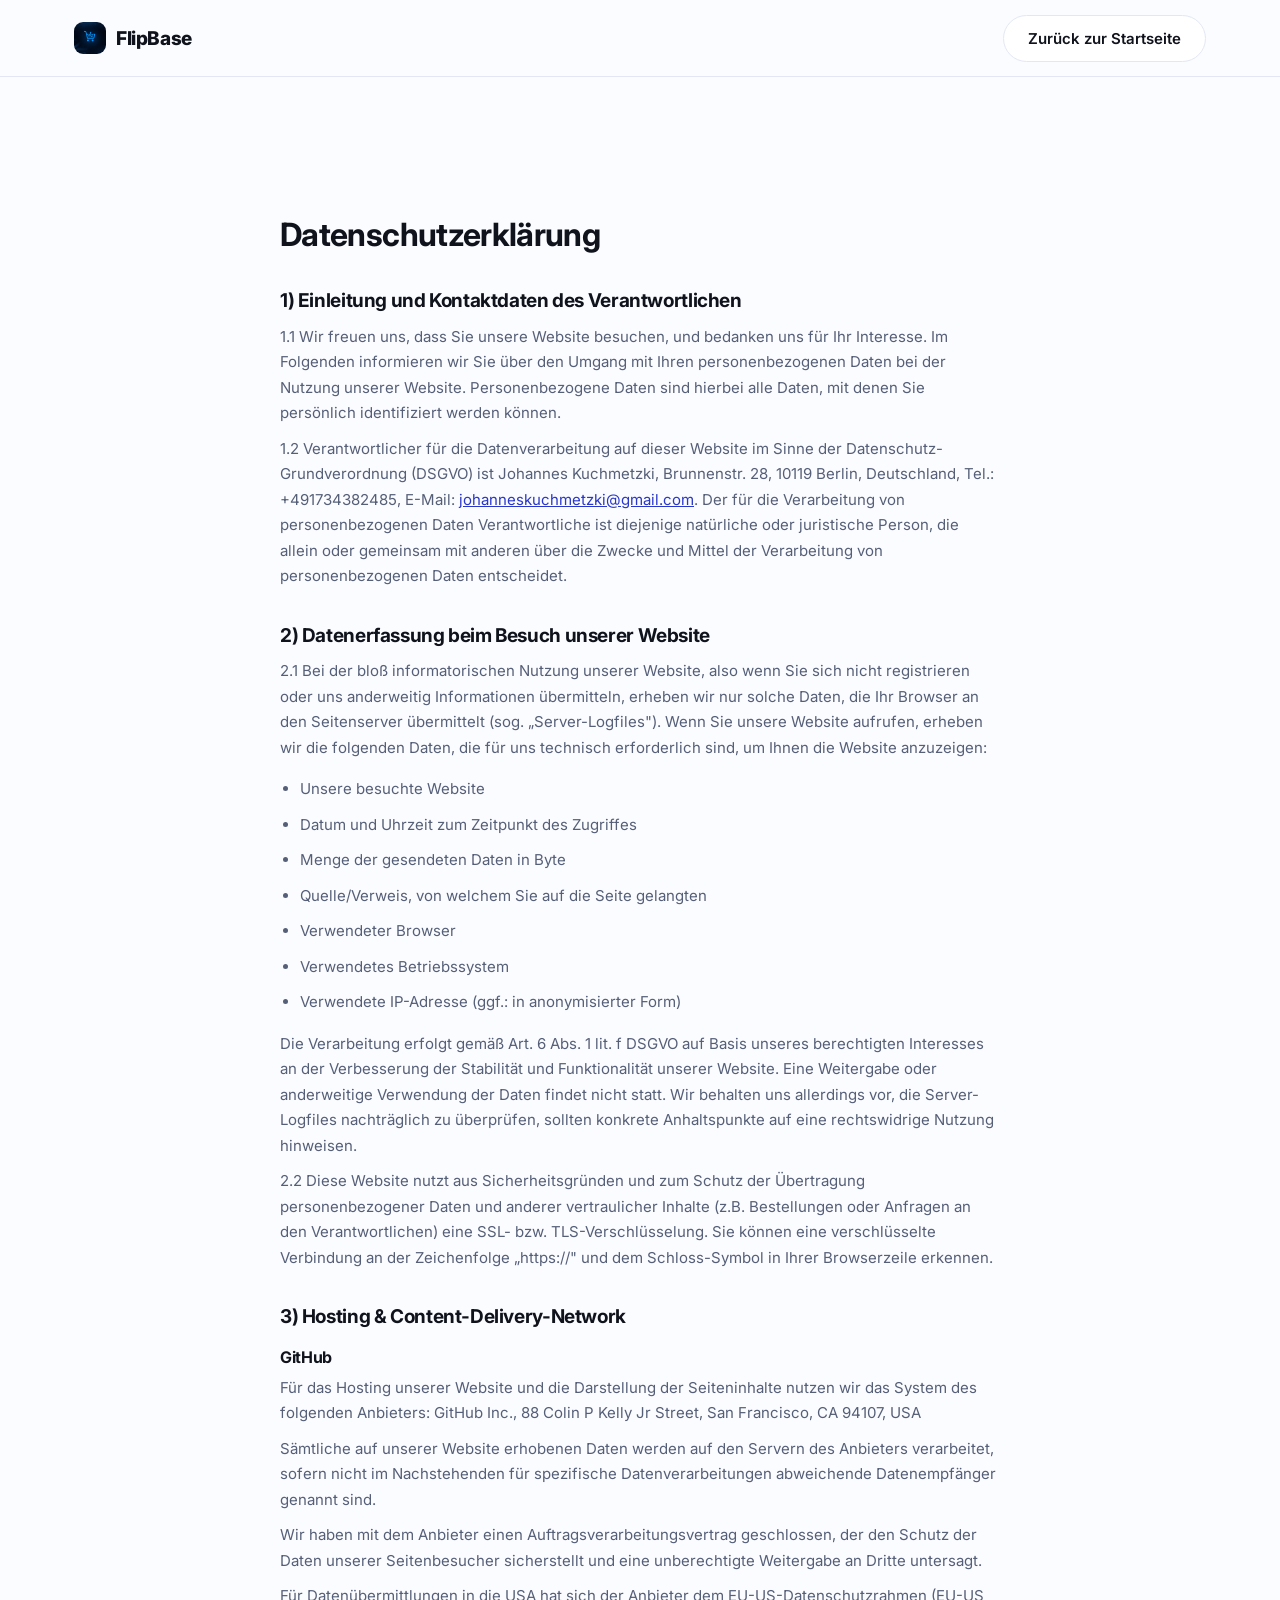
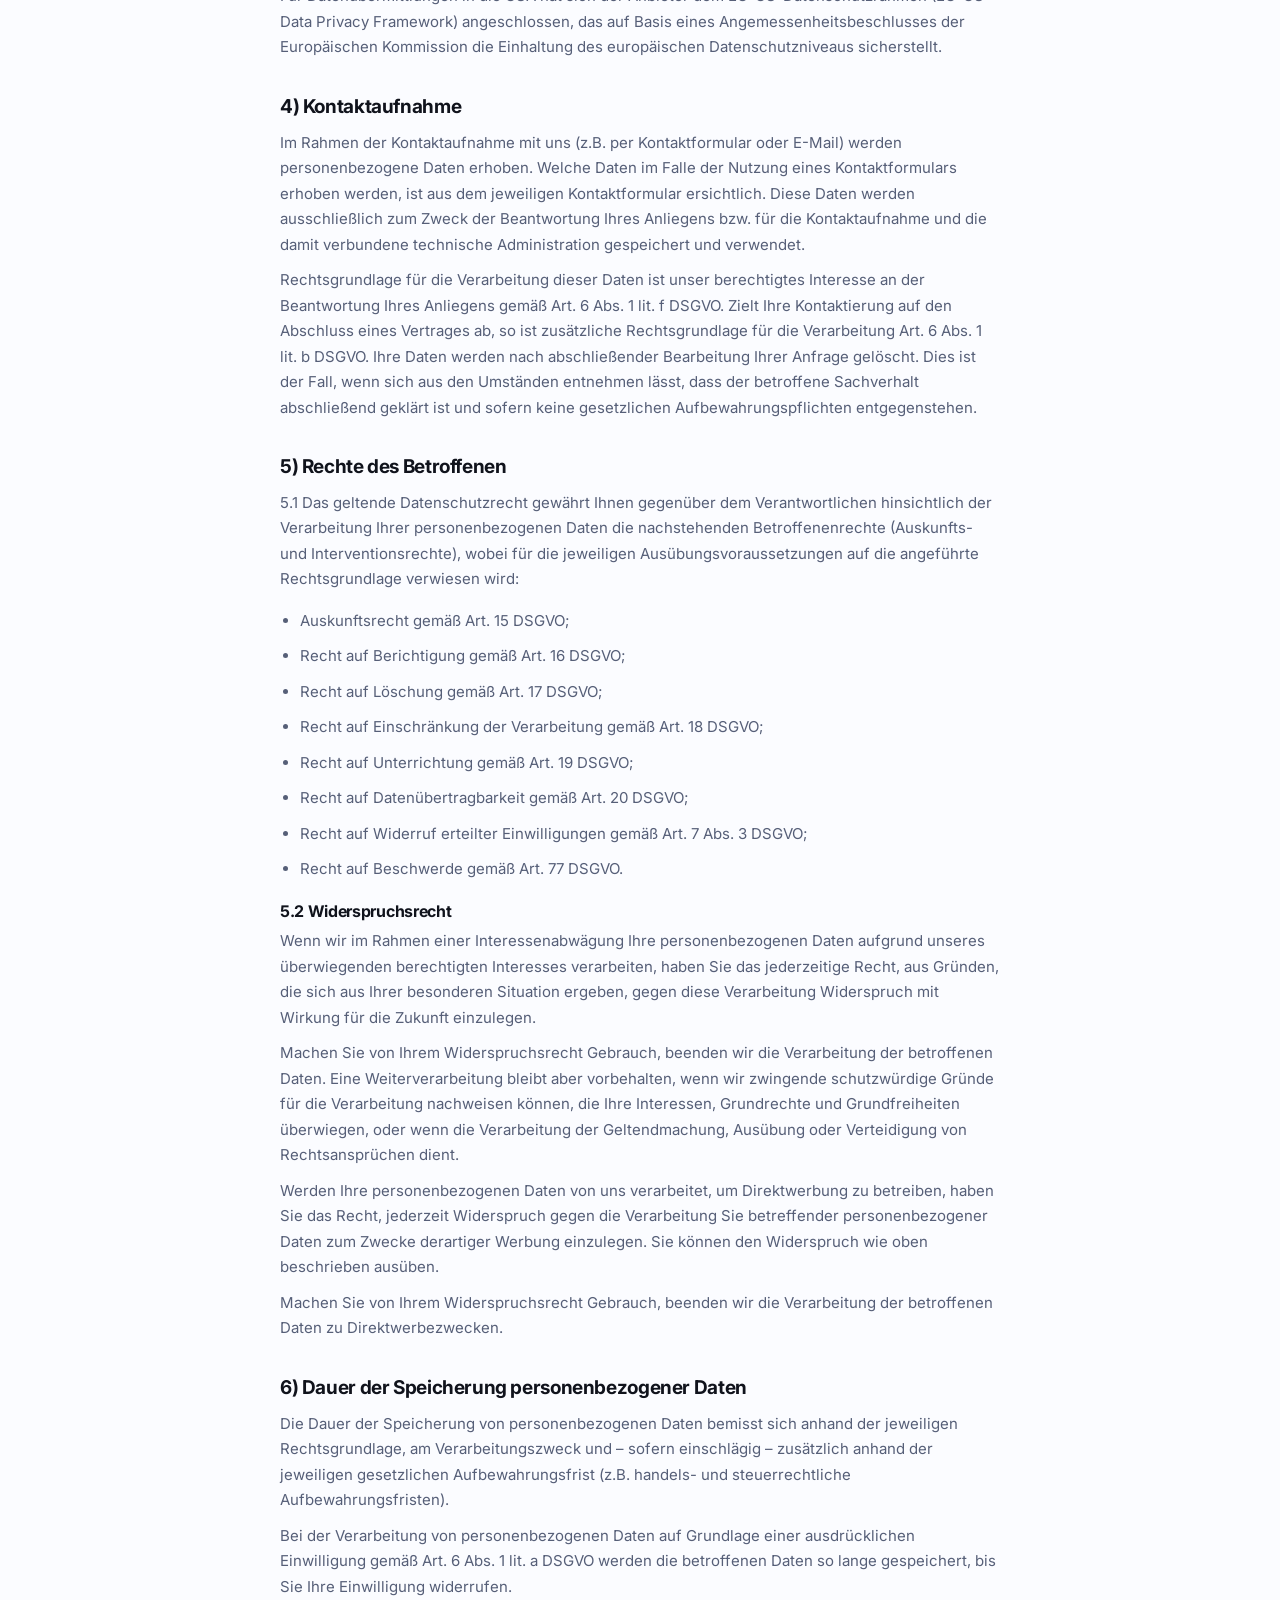
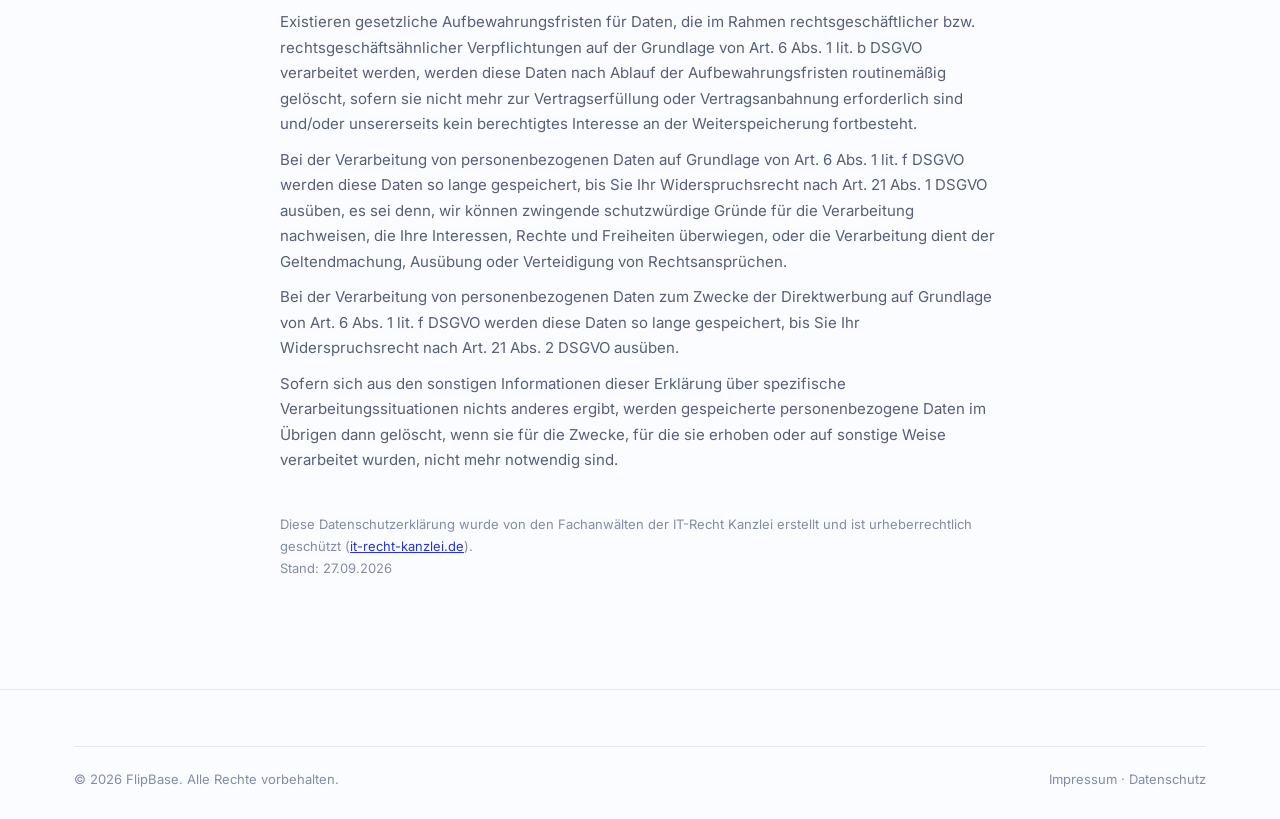
==== datenschutz.html @ d828e5b0 "Add branding, real screenshots, legal pages and contact form - Real FlipBase logo (favicon set, head" ====
<!DOCTYPE html>
<html lang="de">
<head>
<meta charset="UTF-8">
<meta name="viewport" content="width=device-width, initial-scale=1.0">
<title>Datenschutzerklärung – FlipBase</title>
<meta name="robots" content="noindex">
<link rel="icon" href="assets/favicon-32.png" sizes="32x32">
<link rel="icon" href="assets/favicon-192.png" sizes="192x192">
<link rel="apple-touch-icon" href="assets/apple-touch-icon.png">
<link rel="preconnect" href="https://fonts.googleapis.com">
<link rel="preconnect" href="https://fonts.gstatic.com" crossorigin>
<link href="https://fonts.googleapis.com/css2?family=Inter:wght@400;500;600;700;800&display=swap" rel="stylesheet">
<link rel="stylesheet" href="styles.css">
<style>
  .legal-content { padding: 140px 0 100px; max-width: 720px; margin: 0 auto; }
  .legal-content h1 { font-size: 32px; margin-bottom: 32px; }
  .legal-content h2 { font-size: 19px; margin: 36px 0 12px; }
  .legal-content h3 { font-size: 16px; margin: 20px 0 8px; }
  .legal-content p, .legal-content li { color: var(--color-text-muted); font-size: 15px; line-height: 1.7; margin-bottom: 10px; }
  .legal-content ul { padding-left: 20px; }
  .legal-content a { color: var(--color-accent-dark); text-decoration: underline; }
</style>
</head>
<body>
<header class="site-header">
  <div class="container">
    <a href="index.html" class="logo">
      <img src="assets/logo.png" alt="FlipBase Logo" class="logo-mark" style="border-radius:9px; box-shadow:none;">
      FlipBase
    </a>
    <div class="header-actions">
      <a href="index.html" class="btn btn-secondary">Zurück zur Startseite</a>
    </div>
  </div>
</header>

<main class="container legal-content">
  <h1>Datenschutzerklärung</h1>

  <h2>1) Einleitung und Kontaktdaten des Verantwortlichen</h2>
  <p>1.1 Wir freuen uns, dass Sie unsere Website besuchen, und bedanken uns für Ihr Interesse. Im Folgenden informieren wir Sie über den Umgang mit Ihren personenbezogenen Daten bei der Nutzung unserer Website. Personenbezogene Daten sind hierbei alle Daten, mit denen Sie persönlich identifiziert werden können.</p>
  <p>1.2 Verantwortlicher für die Datenverarbeitung auf dieser Website im Sinne der Datenschutz-Grundverordnung (DSGVO) ist Johannes Kuchmetzki, Brunnenstr. 28, 10119 Berlin, Deutschland, Tel.: +491734382485, E-Mail: <a href="mailto:johanneskuchmetzki@gmail.com">johanneskuchmetzki@gmail.com</a>. Der für die Verarbeitung von personenbezogenen Daten Verantwortliche ist diejenige natürliche oder juristische Person, die allein oder gemeinsam mit anderen über die Zwecke und Mittel der Verarbeitung von personenbezogenen Daten entscheidet.</p>

  <h2>2) Datenerfassung beim Besuch unserer Website</h2>
  <p>2.1 Bei der bloß informatorischen Nutzung unserer Website, also wenn Sie sich nicht registrieren oder uns anderweitig Informationen übermitteln, erheben wir nur solche Daten, die Ihr Browser an den Seitenserver übermittelt (sog. „Server-Logfiles"). Wenn Sie unsere Website aufrufen, erheben wir die folgenden Daten, die für uns technisch erforderlich sind, um Ihnen die Website anzuzeigen:</p>
  <ul>
    <li>Unsere besuchte Website</li>
    <li>Datum und Uhrzeit zum Zeitpunkt des Zugriffes</li>
    <li>Menge der gesendeten Daten in Byte</li>
    <li>Quelle/Verweis, von welchem Sie auf die Seite gelangten</li>
    <li>Verwendeter Browser</li>
    <li>Verwendetes Betriebssystem</li>
    <li>Verwendete IP-Adresse (ggf.: in anonymisierter Form)</li>
  </ul>
  <p>Die Verarbeitung erfolgt gemäß Art. 6 Abs. 1 lit. f DSGVO auf Basis unseres berechtigten Interesses an der Verbesserung der Stabilität und Funktionalität unserer Website. Eine Weitergabe oder anderweitige Verwendung der Daten findet nicht statt. Wir behalten uns allerdings vor, die Server-Logfiles nachträglich zu überprüfen, sollten konkrete Anhaltspunkte auf eine rechtswidrige Nutzung hinweisen.</p>
  <p>2.2 Diese Website nutzt aus Sicherheitsgründen und zum Schutz der Übertragung personenbezogener Daten und anderer vertraulicher Inhalte (z.B. Bestellungen oder Anfragen an den Verantwortlichen) eine SSL- bzw. TLS-Verschlüsselung. Sie können eine verschlüsselte Verbindung an der Zeichenfolge „https://" und dem Schloss-Symbol in Ihrer Browserzeile erkennen.</p>

  <h2>3) Hosting &amp; Content-Delivery-Network</h2>
  <h3>GitHub</h3>
  <p>Für das Hosting unserer Website und die Darstellung der Seiteninhalte nutzen wir das System des folgenden Anbieters: GitHub Inc., 88 Colin P Kelly Jr Street, San Francisco, CA 94107, USA</p>
  <p>Sämtliche auf unserer Website erhobenen Daten werden auf den Servern des Anbieters verarbeitet, sofern nicht im Nachstehenden für spezifische Datenverarbeitungen abweichende Datenempfänger genannt sind.</p>
  <p>Wir haben mit dem Anbieter einen Auftragsverarbeitungsvertrag geschlossen, der den Schutz der Daten unserer Seitenbesucher sicherstellt und eine unberechtigte Weitergabe an Dritte untersagt.</p>
  <p>Für Datenübermittlungen in die USA hat sich der Anbieter dem EU-US-Datenschutzrahmen (EU-US Data Privacy Framework) angeschlossen, das auf Basis eines Angemessenheitsbeschlusses der Europäischen Kommission die Einhaltung des europäischen Datenschutzniveaus sicherstellt.</p>

  <h2>4) Kontaktaufnahme</h2>
  <p>Im Rahmen der Kontaktaufnahme mit uns (z.B. per Kontaktformular oder E-Mail) werden personenbezogene Daten erhoben. Welche Daten im Falle der Nutzung eines Kontaktformulars erhoben werden, ist aus dem jeweiligen Kontaktformular ersichtlich. Diese Daten werden ausschließlich zum Zweck der Beantwortung Ihres Anliegens bzw. für die Kontaktaufnahme und die damit verbundene technische Administration gespeichert und verwendet.</p>
  <p>Rechtsgrundlage für die Verarbeitung dieser Daten ist unser berechtigtes Interesse an der Beantwortung Ihres Anliegens gemäß Art. 6 Abs. 1 lit. f DSGVO. Zielt Ihre Kontaktierung auf den Abschluss eines Vertrages ab, so ist zusätzliche Rechtsgrundlage für die Verarbeitung Art. 6 Abs. 1 lit. b DSGVO. Ihre Daten werden nach abschließender Bearbeitung Ihrer Anfrage gelöscht. Dies ist der Fall, wenn sich aus den Umständen entnehmen lässt, dass der betroffene Sachverhalt abschließend geklärt ist und sofern keine gesetzlichen Aufbewahrungspflichten entgegenstehen.</p>

  <h2>5) Rechte des Betroffenen</h2>
  <p>5.1 Das geltende Datenschutzrecht gewährt Ihnen gegenüber dem Verantwortlichen hinsichtlich der Verarbeitung Ihrer personenbezogenen Daten die nachstehenden Betroffenenrechte (Auskunfts- und Interventionsrechte), wobei für die jeweiligen Ausübungsvoraussetzungen auf die angeführte Rechtsgrundlage verwiesen wird:</p>
  <ul>
    <li>Auskunftsrecht gemäß Art. 15 DSGVO;</li>
    <li>Recht auf Berichtigung gemäß Art. 16 DSGVO;</li>
    <li>Recht auf Löschung gemäß Art. 17 DSGVO;</li>
    <li>Recht auf Einschränkung der Verarbeitung gemäß Art. 18 DSGVO;</li>
    <li>Recht auf Unterrichtung gemäß Art. 19 DSGVO;</li>
    <li>Recht auf Datenübertragbarkeit gemäß Art. 20 DSGVO;</li>
    <li>Recht auf Widerruf erteilter Einwilligungen gemäß Art. 7 Abs. 3 DSGVO;</li>
    <li>Recht auf Beschwerde gemäß Art. 77 DSGVO.</li>
  </ul>

  <h3>5.2 Widerspruchsrecht</h3>
  <p>Wenn wir im Rahmen einer Interessenabwägung Ihre personenbezogenen Daten aufgrund unseres überwiegenden berechtigten Interesses verarbeiten, haben Sie das jederzeitige Recht, aus Gründen, die sich aus Ihrer besonderen Situation ergeben, gegen diese Verarbeitung Widerspruch mit Wirkung für die Zukunft einzulegen.</p>
  <p>Machen Sie von Ihrem Widerspruchsrecht Gebrauch, beenden wir die Verarbeitung der betroffenen Daten. Eine Weiterverarbeitung bleibt aber vorbehalten, wenn wir zwingende schutzwürdige Gründe für die Verarbeitung nachweisen können, die Ihre Interessen, Grundrechte und Grundfreiheiten überwiegen, oder wenn die Verarbeitung der Geltendmachung, Ausübung oder Verteidigung von Rechtsansprüchen dient.</p>
  <p>Werden Ihre personenbezogenen Daten von uns verarbeitet, um Direktwerbung zu betreiben, haben Sie das Recht, jederzeit Widerspruch gegen die Verarbeitung Sie betreffender personenbezogener Daten zum Zwecke derartiger Werbung einzulegen. Sie können den Widerspruch wie oben beschrieben ausüben.</p>
  <p>Machen Sie von Ihrem Widerspruchsrecht Gebrauch, beenden wir die Verarbeitung der betroffenen Daten zu Direktwerbezwecken.</p>

  <h2>6) Dauer der Speicherung personenbezogener Daten</h2>
  <p>Die Dauer der Speicherung von personenbezogenen Daten bemisst sich anhand der jeweiligen Rechtsgrundlage, am Verarbeitungszweck und – sofern einschlägig – zusätzlich anhand der jeweiligen gesetzlichen Aufbewahrungsfrist (z.B. handels- und steuerrechtliche Aufbewahrungsfristen).</p>
  <p>Bei der Verarbeitung von personenbezogenen Daten auf Grundlage einer ausdrücklichen Einwilligung gemäß Art. 6 Abs. 1 lit. a DSGVO werden die betroffenen Daten so lange gespeichert, bis Sie Ihre Einwilligung widerrufen.</p>
  <p>Existieren gesetzliche Aufbewahrungsfristen für Daten, die im Rahmen rechtsgeschäftlicher bzw. rechtsgeschäftsähnlicher Verpflichtungen auf der Grundlage von Art. 6 Abs. 1 lit. b DSGVO verarbeitet werden, werden diese Daten nach Ablauf der Aufbewahrungsfristen routinemäßig gelöscht, sofern sie nicht mehr zur Vertragserfüllung oder Vertragsanbahnung erforderlich sind und/oder unsererseits kein berechtigtes Interesse an der Weiterspeicherung fortbesteht.</p>
  <p>Bei der Verarbeitung von personenbezogenen Daten auf Grundlage von Art. 6 Abs. 1 lit. f DSGVO werden diese Daten so lange gespeichert, bis Sie Ihr Widerspruchsrecht nach Art. 21 Abs. 1 DSGVO ausüben, es sei denn, wir können zwingende schutzwürdige Gründe für die Verarbeitung nachweisen, die Ihre Interessen, Rechte und Freiheiten überwiegen, oder die Verarbeitung dient der Geltendmachung, Ausübung oder Verteidigung von Rechtsansprüchen.</p>
  <p>Bei der Verarbeitung von personenbezogenen Daten zum Zwecke der Direktwerbung auf Grundlage von Art. 6 Abs. 1 lit. f DSGVO werden diese Daten so lange gespeichert, bis Sie Ihr Widerspruchsrecht nach Art. 21 Abs. 2 DSGVO ausüben.</p>
  <p>Sofern sich aus den sonstigen Informationen dieser Erklärung über spezifische Verarbeitungssituationen nichts anderes ergibt, werden gespeicherte personenbezogene Daten im Übrigen dann gelöscht, wenn sie für die Zwecke, für die sie erhoben oder auf sonstige Weise verarbeitet wurden, nicht mehr notwendig sind.</p>

  <p style="margin-top:40px; font-size:13px; color:var(--color-text-subtle);">
    Diese Datenschutzerklärung wurde von den Fachanwälten der IT-Recht Kanzlei erstellt und ist urheberrechtlich geschützt (<a href="https://www.it-recht-kanzlei.de/" target="_blank" rel="noopener">it-recht-kanzlei.de</a>).<br>
    Stand: 27.09.2026
  </p>
</main>

<footer class="site-footer">
  <div class="container">
    <div class="footer-bottom">
      <span>© 2026 FlipBase. Alle Rechte vorbehalten.</span>
      <span><a href="impressum.html">Impressum</a> · <a href="datenschutz.html">Datenschutz</a></span>
    </div>
  </div>
</footer>
</body>
</html>
---- styles.css ----
/* FlipBase Marketing Site */

:root {
  --color-bg: #fbfcff;
  --color-bg-alt: #f2f5fc;
  --color-surface: #ffffff;
  --color-border: #e3e7f3;
  --color-text: #10131c;
  --color-text-muted: #565f78;
  --color-text-subtle: #838ca6;
  --color-accent: #3b4cf6;
  --color-accent-dark: #2836c9;
  --color-accent-light: #eef0fe;
  --color-accent-soft: #dde1fd;
  --gradient-hero: radial-gradient(circle at 20% 15%, rgba(59, 76, 246, 0.14), transparent 55%),
    radial-gradient(circle at 85% 10%, rgba(59, 76, 246, 0.10), transparent 45%),
    linear-gradient(180deg, #fbfcff 0%, #f2f4fe 100%);
  --shadow-sm: 0 1px 2px rgba(16, 19, 28, 0.04);
  --shadow-md: 0 8px 24px rgba(16, 19, 28, 0.06);
  --shadow-lg: 0 24px 60px rgba(37, 47, 140, 0.12);
  --radius-sm: 10px;
  --radius-md: 16px;
  --radius-lg: 24px;
  --radius-pill: 999px;
  --font-sans: "Inter", -apple-system, BlinkMacSystemFont, "Segoe UI", Roboto, Helvetica, Arial, sans-serif;
  --container-width: 1180px;
}

* {
  box-sizing: border-box;
}

html {
  scroll-behavior: smooth;
}

body {
  margin: 0;
  font-family: var(--font-sans);
  color: var(--color-text);
  background: var(--color-bg);
  -webkit-font-smoothing: antialiased;
  overflow-x: hidden;
}

img {
  max-width: 100%;
  display: block;
}

a {
  color: inherit;
  text-decoration: none;
}

.container {
  width: 100%;
  max-width: var(--container-width);
  margin: 0 auto;
  padding: 0 24px;
}

section {
  position: relative;
}

.eyebrow {
  display: inline-flex;
  align-items: center;
  gap: 8px;
  font-size: 13px;
  font-weight: 600;
  letter-spacing: 0.02em;
  color: var(--color-accent-dark);
  background: var(--color-accent-light);
  border: 1px solid var(--color-accent-soft);
  padding: 6px 14px;
  border-radius: var(--radius-pill);
  margin-bottom: 20px;
}

h1, h2, h3, h4 {
  line-height: 1.15;
  letter-spacing: -0.02em;
  margin: 0;
}

p {
  margin: 0;
  color: var(--color-text-muted);
  line-height: 1.65;
}

.section-head {
  max-width: 640px;
  margin-bottom: 56px;
}

.section-head.center {
  margin-left: auto;
  margin-right: auto;
  text-align: center;
}

.section-head h2 {
  font-size: clamp(28px, 4vw, 40px);
  margin-bottom: 16px;
}

.section-head p {
  font-size: 17px;
}

/* Buttons */
.btn {
  display: inline-flex;
  align-items: center;
  justify-content: center;
  gap: 8px;
  padding: 13px 24px;
  border-radius: var(--radius-pill);
  font-weight: 600;
  font-size: 15px;
  cursor: pointer;
  border: 1px solid transparent;
  transition: transform 0.15s ease, box-shadow 0.15s ease, background 0.15s ease;
  white-space: nowrap;
}

.btn:hover {
  transform: translateY(-1px);
}

.btn-primary {
  background: var(--color-accent);
  color: #fff;
  box-shadow: 0 10px 24px rgba(59, 76, 246, 0.28);
}

.btn-primary:hover {
  background: var(--color-accent-dark);
}

.btn-secondary {
  background: var(--color-surface);
  color: var(--color-text);
  border-color: var(--color-border);
}

.btn-secondary:hover {
  border-color: var(--color-accent);
  color: var(--color-accent-dark);
}

.btn-ghost {
  background: transparent;
  color: var(--color-text);
}

/* Header */
.site-header {
  position: sticky;
  top: 0;
  z-index: 100;
  background: rgba(251, 252, 255, 0.85);
  backdrop-filter: blur(10px);
  border-bottom: 1px solid var(--color-border);
}

.site-header .container {
  display: flex;
  align-items: center;
  justify-content: space-between;
  height: 76px;
}

.logo {
  display: flex;
  align-items: center;
  gap: 10px;
  font-size: 19px;
  font-weight: 800;
  letter-spacing: -0.02em;
}

.logo .logo-mark {
  width: 32px;
  height: 32px;
  border-radius: 9px;
  background: linear-gradient(135deg, var(--color-accent), #7a86ff);
  display: flex;
  align-items: center;
  justify-content: center;
  color: #fff;
  font-size: 15px;
  box-shadow: 0 6px 14px rgba(59, 76, 246, 0.35);
}

.main-nav {
  display: flex;
  align-items: center;
  gap: 36px;
}

.main-nav a {
  font-size: 14.5px;
  font-weight: 500;
  color: var(--color-text-muted);
  transition: color 0.15s ease;
}

.main-nav a:hover {
  color: var(--color-text);
}

.header-actions {
  display: flex;
  align-items: center;
  gap: 12px;
}

.nav-toggle {
  display: none;
  background: none;
  border: none;
  cursor: pointer;
  padding: 8px;
}

.nav-toggle span {
  display: block;
  width: 22px;
  height: 2px;
  background: var(--color-text);
  margin: 5px 0;
  transition: transform 0.2s ease, opacity 0.2s ease;
}

/* Hero */
.hero {
  background: var(--gradient-hero);
  padding: 96px 0 60px;
  overflow: hidden;
}

.hero-inner {
  max-width: 760px;
  margin: 0 auto;
  text-align: center;
}

.badge-row {
  display: flex;
  flex-wrap: wrap;
  justify-content: center;
  gap: 10px;
  margin-bottom: 28px;
}

.pill {
  font-size: 13px;
  font-weight: 600;
  padding: 7px 16px;
  border-radius: var(--radius-pill);
  background: var(--color-surface);
  border: 1px solid var(--color-border);
  color: var(--color-text-muted);
  box-shadow: var(--shadow-sm);
}

.pill strong {
  color: var(--color-accent-dark);
}

.hero h1 {
  font-size: clamp(36px, 6vw, 60px);
  margin-bottom: 24px;
}

.hero h1 .accent {
  color: var(--color-accent);
}

.hero-sub {
  font-size: 19px;
  max-width: 600px;
  margin: 0 auto 36px;
}

.hero-ctas {
  display: flex;
  justify-content: center;
  gap: 14px;
  flex-wrap: wrap;
  margin-bottom: 20px;
}

.hero-note {
  font-size: 13.5px;
  color: var(--color-text-subtle);
}

/* Marketplace funnel */
.funnel {
  margin-top: 72px;
  position: relative;
}

.funnel-logos {
  display: flex;
  justify-content: center;
  gap: 14px;
  flex-wrap: wrap;
  margin-bottom: 8px;
}

.marketplace-badge {
  display: inline-flex;
  align-items: center;
  gap: 8px;
  padding: 10px 20px;
  border-radius: var(--radius-pill);
  background: var(--color-surface);
  border: 1px solid var(--color-border);
  font-weight: 700;
  font-size: 14px;
  box-shadow: var(--shadow-sm);
  animation: float-in 0.8s ease both;
}

.marketplace-badge .dot {
  width: 8px;
  height: 8px;
  border-radius: 50%;
  background: var(--color-accent);
}

.funnel-track {
  position: relative;
  height: 90px;
  margin-top: 4px;
  overflow: hidden;
}

.funnel-track svg {
  width: 100%;
  height: 100%;
  display: block;
}

.flow-dot {
  fill: var(--color-accent);
  opacity: 0;
}

.funnel-target {
  display: flex;
  justify-content: center;
  margin-top: -6px;
}

.funnel-target .logo {
  background: var(--color-text);
  color: #fff;
  padding: 12px 26px;
  border-radius: var(--radius-pill);
  box-shadow: var(--shadow-lg);
}

.funnel-target .logo .logo-mark {
  background: linear-gradient(135deg, var(--color-accent), #8b95ff);
}

@keyframes float-in {
  from { opacity: 0; transform: translateY(14px); }
  to { opacity: 1; transform: translateY(0); }
}

/* Reveal on scroll */
.reveal {
  opacity: 0;
  transform: translateY(24px);
  transition: opacity 0.6s ease, transform 0.6s ease;
}

.reveal.is-visible {
  opacity: 1;
  transform: translateY(0);
}

/* Feature cards */
.features {
  padding: 100px 0;
}

.feature-grid {
  display: grid;
  grid-template-columns: repeat(3, 1fr);
  gap: 22px;
}

.feature-card {
  background: var(--color-surface);
  border: 1px solid var(--color-border);
  border-radius: var(--radius-lg);
  padding: 30px;
  box-shadow: var(--shadow-sm);
  transition: box-shadow 0.2s ease, transform 0.2s ease, border-color 0.2s ease;
}

.feature-card:hover {
  box-shadow: var(--shadow-md);
  transform: translateY(-3px);
  border-color: var(--color-accent-soft);
}

.feature-icon {
  width: 46px;
  height: 46px;
  border-radius: 12px;
  background: var(--color-accent-light);
  display: flex;
  align-items: center;
  justify-content: center;
  margin-bottom: 20px;
  color: var(--color-accent-dark);
}

.feature-card h3 {
  font-size: 18px;
  margin-bottom: 10px;
}

.feature-card p {
  font-size: 14.5px;
}

/* Dashboard preview */
.dashboard-section {
  padding: 40px 0 100px;
}

.browser-frame {
  background: var(--color-surface);
  border: 1px solid var(--color-border);
  border-radius: var(--radius-lg);
  box-shadow: var(--shadow-lg);
  overflow: hidden;
}

.browser-bar {
  display: flex;
  align-items: center;
  gap: 8px;
  padding: 14px 18px;
  background: var(--color-bg-alt);
  border-bottom: 1px solid var(--color-border);
}

.browser-bar .dot {
  width: 11px;
  height: 11px;
  border-radius: 50%;
  background: #d7dbe8;
}

.browser-bar .url {
  margin-left: 14px;
  font-size: 12.5px;
  color: var(--color-text-subtle);
  background: var(--color-surface);
  border: 1px solid var(--color-border);
  border-radius: var(--radius-pill);
  padding: 5px 14px;
}

.dashboard-placeholder {
  aspect-ratio: 16 / 9.4;
  background:
    linear-gradient(135deg, var(--color-bg-alt) 25%, transparent 25%) -12px 0/24px 24px,
    linear-gradient(225deg, var(--color-bg-alt) 25%, transparent 25%) -12px 0/24px 24px,
    var(--color-bg);
  display: flex;
  flex-direction: column;
  align-items: center;
  justify-content: center;
  gap: 14px;
  color: var(--color-text-subtle);
  padding: 40px;
  text-align: center;
}

.dashboard-placeholder .ph-icon {
  width: 56px;
  height: 56px;
  border-radius: 14px;
  background: var(--color-accent-light);
  color: var(--color-accent-dark);
  display: flex;
  align-items: center;
  justify-content: center;
}

.dashboard-placeholder strong {
  color: var(--color-text);
  font-size: 15px;
}

.dashboard-kpis {
  display: grid;
  grid-template-columns: repeat(4, 1fr);
  gap: 12px;
  margin-top: 28px;
}

.kpi-card {
  background: var(--color-surface);
  border: 1px solid var(--color-border);
  border-radius: var(--radius-md);
  padding: 18px 20px;
  box-shadow: var(--shadow-sm);
}

.kpi-card .kpi-label {
  font-size: 12.5px;
  color: var(--color-text-subtle);
  font-weight: 600;
  text-transform: uppercase;
  letter-spacing: 0.03em;
  margin-bottom: 8px;
}

.kpi-card .kpi-value {
  font-size: 22px;
  font-weight: 800;
  letter-spacing: -0.02em;
}

.kpi-card .kpi-delta {
  font-size: 12.5px;
  color: #1a9c6b;
  font-weight: 600;
  margin-top: 6px;
}

.kpi-card .kpi-delta.neutral {
  color: var(--color-text-subtle);
}

/* Steps */
.steps {
  padding: 100px 0;
  background: var(--color-bg-alt);
}

.steps-list {
  display: flex;
  flex-direction: column;
  gap: 0;
  max-width: 780px;
  margin: 0 auto;
}

.step-item {
  display: flex;
  gap: 24px;
  padding: 28px 0;
  border-bottom: 1px solid var(--color-border);
}

.step-item:last-child {
  border-bottom: none;
}

.step-number {
  flex-shrink: 0;
  width: 44px;
  height: 44px;
  border-radius: 50%;
  background: var(--color-accent);
  color: #fff;
  display: flex;
  align-items: center;
  justify-content: center;
  font-weight: 800;
  font-size: 15px;
  box-shadow: 0 8px 18px rgba(59, 76, 246, 0.3);
}

.step-body h3 {
  font-size: 18px;
  margin-bottom: 8px;
}

.step-body p {
  font-size: 15px;
}

/* Platform breakdown */
.platform-section {
  padding: 100px 0;
}

.platform-grid {
  display: grid;
  grid-template-columns: 1.1fr 0.9fr;
  gap: 40px;
  align-items: stretch;
}

.platform-card {
  background: var(--color-surface);
  border: 1px solid var(--color-border);
  border-radius: var(--radius-lg);
  padding: 32px;
  box-shadow: var(--shadow-sm);
}

.platform-row {
  display: flex;
  align-items: center;
  gap: 16px;
  padding: 14px 0;
  border-bottom: 1px solid var(--color-border);
}

.platform-row:last-child {
  border-bottom: none;
}

.platform-tag {
  width: 90px;
  flex-shrink: 0;
  font-weight: 700;
  font-size: 14px;
}

.platform-bar-track {
  flex: 1;
  height: 8px;
  background: var(--color-bg-alt);
  border-radius: var(--radius-pill);
  overflow: hidden;
}

.platform-bar-fill {
  height: 100%;
  border-radius: var(--radius-pill);
  background: linear-gradient(90deg, var(--color-accent), #8b95ff);
  width: 0;
  transition: width 1.1s cubic-bezier(0.4, 0, 0.2, 1);
}

.platform-row.is-visible .platform-bar-fill {
  width: var(--fill, 50%);
}

.platform-value {
  width: 130px;
  flex-shrink: 0;
  text-align: right;
  font-size: 13.5px;
  color: var(--color-text-muted);
  font-weight: 600;
}

.side-list {
  display: flex;
  flex-direction: column;
  gap: 18px;
  justify-content: center;
}

.side-item {
  display: flex;
  gap: 14px;
  align-items: flex-start;
  background: var(--color-surface);
  border: 1px solid var(--color-border);
  border-radius: var(--radius-md);
  padding: 18px;
  box-shadow: var(--shadow-sm);
}

.side-item .feature-icon {
  margin-bottom: 0;
  width: 38px;
  height: 38px;
  flex-shrink: 0;
}

.side-item h4 {
  font-size: 15px;
  margin-bottom: 4px;
}

.side-item p {
  font-size: 13.5px;
}

/* Integrations */
.integrations {
  padding: 80px 0;
  background: var(--color-bg-alt);
  text-align: center;
}

.integrations .section-head {
  margin-bottom: 40px;
}

.integration-row {
  display: flex;
  justify-content: center;
  gap: 16px;
  flex-wrap: wrap;
}

.integration-badge {
  display: flex;
  align-items: center;
  gap: 10px;
  background: var(--color-surface);
  border: 1px solid var(--color-border);
  padding: 16px 28px;
  border-radius: var(--radius-md);
  font-weight: 700;
  font-size: 16px;
  box-shadow: var(--shadow-sm);
}

.integration-badge.soon {
  opacity: 0.55;
}

.integration-badge .tag-soon {
  font-size: 10.5px;
  font-weight: 700;
  color: var(--color-accent-dark);
  background: var(--color-accent-light);
  padding: 3px 8px;
  border-radius: var(--radius-pill);
  text-transform: uppercase;
}

/* Testimonial-style stat strip */
.stat-strip {
  padding: 70px 0;
}

.stat-grid {
  display: grid;
  grid-template-columns: repeat(4, 1fr);
  gap: 24px;
  text-align: center;
}

.stat-grid .stat-value {
  font-size: 36px;
  font-weight: 800;
  color: var(--color-accent-dark);
  letter-spacing: -0.02em;
}

.stat-grid .stat-label {
  font-size: 14px;
  color: var(--color-text-muted);
  margin-top: 6px;
}

/* CTA */
.cta-section {
  padding: 100px 0 110px;
}

.cta-box {
  background: linear-gradient(135deg, var(--color-accent) 0%, #5a67f8 100%);
  border-radius: var(--radius-lg);
  padding: 70px 50px;
  text-align: center;
  color: #fff;
  box-shadow: 0 30px 70px rgba(59, 76, 246, 0.35);
}

.cta-box h2 {
  font-size: clamp(26px, 4vw, 38px);
  margin-bottom: 16px;
}

.cta-box p {
  color: rgba(255, 255, 255, 0.85);
  font-size: 17px;
  max-width: 520px;
  margin: 0 auto 32px;
}

.cta-box .hero-ctas .btn-secondary {
  background: #fff;
  color: var(--color-accent-dark);
  border: none;
}

.cta-box .btn-ghost {
  color: #fff;
  border: 1px solid rgba(255, 255, 255, 0.35);
}

/* Footer */
.site-footer {
  border-top: 1px solid var(--color-border);
  padding: 56px 0 32px;
}

.footer-top {
  display: flex;
  justify-content: space-between;
  gap: 40px;
  flex-wrap: wrap;
  margin-bottom: 40px;
}

.footer-brand p {
  max-width: 280px;
  font-size: 14px;
  margin-top: 14px;
}

.footer-links {
  display: flex;
  gap: 60px;
  flex-wrap: wrap;
}

.footer-col h4 {
  font-size: 13px;
  text-transform: uppercase;
  letter-spacing: 0.04em;
  color: var(--color-text-subtle);
  margin-bottom: 16px;
}

.footer-col a {
  display: block;
  font-size: 14.5px;
  color: var(--color-text-muted);
  margin-bottom: 12px;
}

.footer-col a:hover {
  color: var(--color-accent-dark);
}

.footer-bottom {
  border-top: 1px solid var(--color-border);
  padding-top: 24px;
  display: flex;
  justify-content: space-between;
  flex-wrap: wrap;
  gap: 12px;
  font-size: 13px;
  color: var(--color-text-subtle);
}

/* Product demo animation */
.demo-section {
  padding: 40px 0 100px;
}

.demo-frame {
  max-width: 720px;
  margin: 0 auto;
}

.demo-stage {
  position: relative;
  height: 280px;
  background: var(--color-bg-alt);
  overflow: hidden;
}

.demo-slide {
  position: absolute;
  inset: 0;
  display: flex;
  flex-direction: column;
  align-items: center;
  justify-content: center;
  gap: 14px;
  padding: 40px;
  opacity: 0;
  transform: scale(0.92);
  animation: demo-cycle 9s infinite;
}

.demo-slide-1 { animation-delay: 0s; }
.demo-slide-2 { animation-delay: 3s; }
.demo-slide-3 { animation-delay: 6s; }

@keyframes demo-cycle {
  0%   { opacity: 0; transform: scale(0.9); }
  4%   { opacity: 1; transform: scale(1); }
  30%  { opacity: 1; transform: scale(1); }
  34%  { opacity: 0; transform: scale(1.06); }
  100% { opacity: 0; transform: scale(1.06); }
}

.demo-card-title {
  font-weight: 700;
  font-size: 17px;
}

.demo-field {
  width: 100%;
  max-width: 320px;
  text-align: left;
}

.demo-field span {
  display: block;
  font-size: 12px;
  color: var(--color-text-subtle);
  font-weight: 600;
  margin-bottom: 6px;
}

.demo-input {
  height: 38px;
  border-radius: var(--radius-sm);
  background: var(--color-surface);
  border: 1px solid var(--color-border);
}

.demo-input.short {
  width: 55%;
}

.demo-choice-row {
  display: flex;
  gap: 10px;
}

.demo-choice {
  padding: 10px 18px;
  border-radius: var(--radius-pill);
  background: var(--color-surface);
  border: 1px solid var(--color-border);
  font-size: 13.5px;
  font-weight: 600;
  color: var(--color-text-muted);
}

.demo-choice.active {
  background: var(--color-accent);
  color: #fff;
  border-color: var(--color-accent);
}

.demo-check {
  width: 54px;
  height: 54px;
  border-radius: 50%;
  background: #1a9c6b;
  display: flex;
  align-items: center;
  justify-content: center;
  box-shadow: 0 10px 24px rgba(26, 156, 107, 0.3);
}

.demo-cursor {
  position: absolute;
  width: 14px;
  height: 14px;
  border: 2px solid var(--color-accent);
  border-radius: 50%;
  bottom: 90px;
  right: 130px;
  opacity: 0.6;
}

/* About section */
.about-section {
  padding: 100px 0;
  background: var(--color-bg-alt);
}

.about-grid {
  display: grid;
  grid-template-columns: 1.3fr 0.9fr;
  gap: 48px;
  align-items: center;
  max-width: 1000px;
  margin: 0 auto;
}

.about-text h2 {
  font-size: clamp(26px, 3.6vw, 34px);
  margin: 16px 0 20px;
}

.about-text p {
  font-size: 15.5px;
  margin-bottom: 16px;
}

.about-signature {
  display: flex;
  align-items: center;
  gap: 12px;
  margin-top: 24px;
}

.about-signature strong {
  display: block;
  font-size: 14.5px;
}

.about-signature span {
  font-size: 13px;
  color: var(--color-text-subtle);
}

.about-visual {
  display: flex;
  flex-direction: column;
  gap: 16px;
}

.about-stat-card {
  background: var(--color-surface);
  border: 1px solid var(--color-border);
  border-radius: var(--radius-md);
  padding: 22px;
  display: flex;
  flex-direction: column;
  gap: 4px;
  box-shadow: var(--shadow-sm);
}

/* Social row */
.social-row {
  display: flex;
  gap: 12px;
  margin-top: 18px;
}

.social-row a {
  width: 34px;
  height: 34px;
  border-radius: 50%;
  border: 1px solid var(--color-border);
  display: flex;
  align-items: center;
  justify-content: center;
  color: var(--color-text-muted);
  transition: color 0.15s ease, border-color 0.15s ease;
}

.social-row a:hover {
  color: var(--color-accent-dark);
  border-color: var(--color-accent);
}

/* Responsive */
@media (max-width: 960px) {
  .feature-grid {
    grid-template-columns: repeat(2, 1fr);
  }
  .platform-grid {
    grid-template-columns: 1fr;
  }
  .dashboard-kpis {
    grid-template-columns: repeat(2, 1fr);
  }
  .stat-grid {
    grid-template-columns: repeat(2, 1fr);
    gap: 32px;
  }
  .about-grid {
    grid-template-columns: 1fr;
  }
  .about-visual {
    flex-direction: row;
  }
}

@media (max-width: 760px) {
  .main-nav {
    position: absolute;
    top: 76px;
    left: 0;
    right: 0;
    background: var(--color-surface);
    border-bottom: 1px solid var(--color-border);
    flex-direction: column;
    align-items: flex-start;
    padding: 20px 24px;
    gap: 18px;
    display: none;
  }
  .main-nav.is-open {
    display: flex;
  }
  .nav-toggle {
    display: block;
  }
  .header-actions .btn-secondary {
    display: none;
  }
  .feature-grid {
    grid-template-columns: 1fr;
  }
  .funnel-logos {
    gap: 8px;
  }
  .marketplace-badge {
    font-size: 12.5px;
    padding: 8px 14px;
  }
}

@media (max-width: 600px) {
  .hero {
    padding: 72px 0 40px;
  }
  .dashboard-kpis {
    grid-template-columns: repeat(2, 1fr);
  }
  .stat-grid {
    grid-template-columns: repeat(2, 1fr);
  }
  .footer-top {
    flex-direction: column;
  }
  .cta-box {
    padding: 48px 24px;
  }
  .about-visual {
    flex-direction: column;
  }
  .demo-stage {
    height: 320px;
  }
}
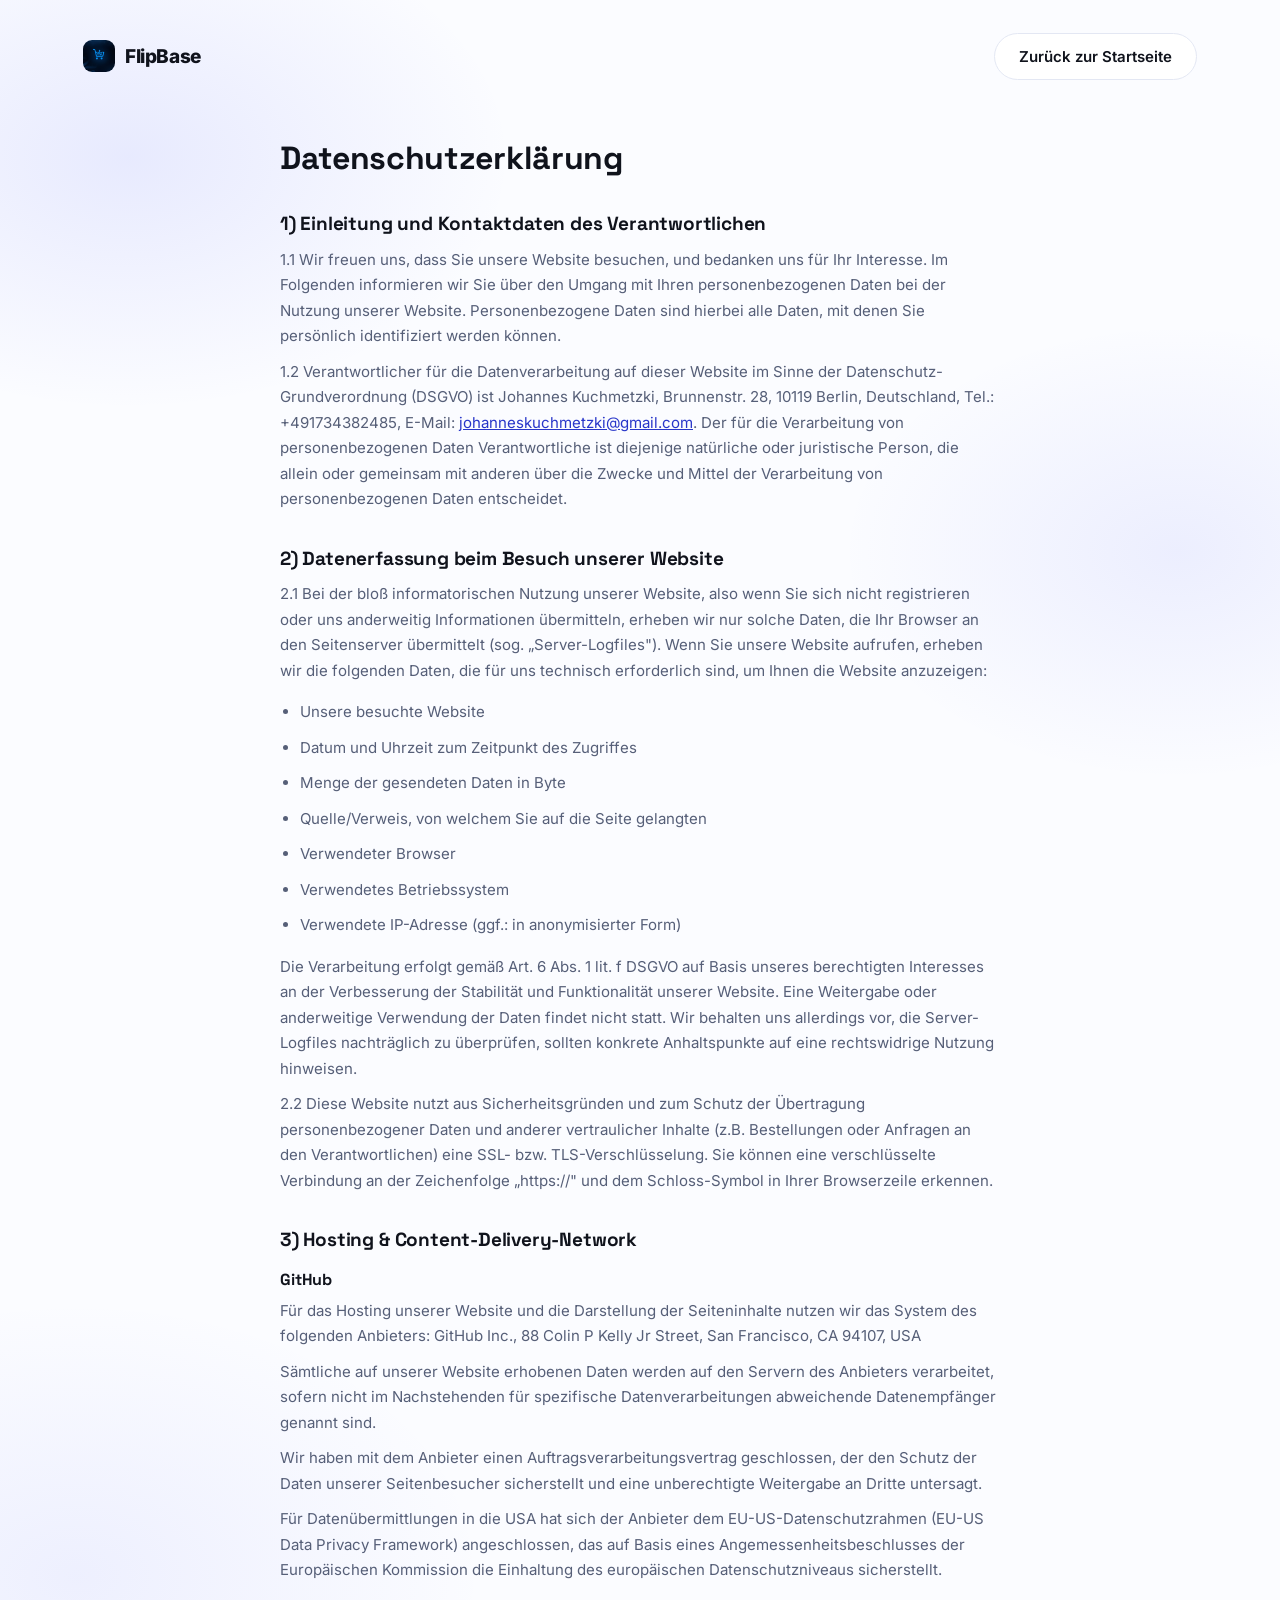
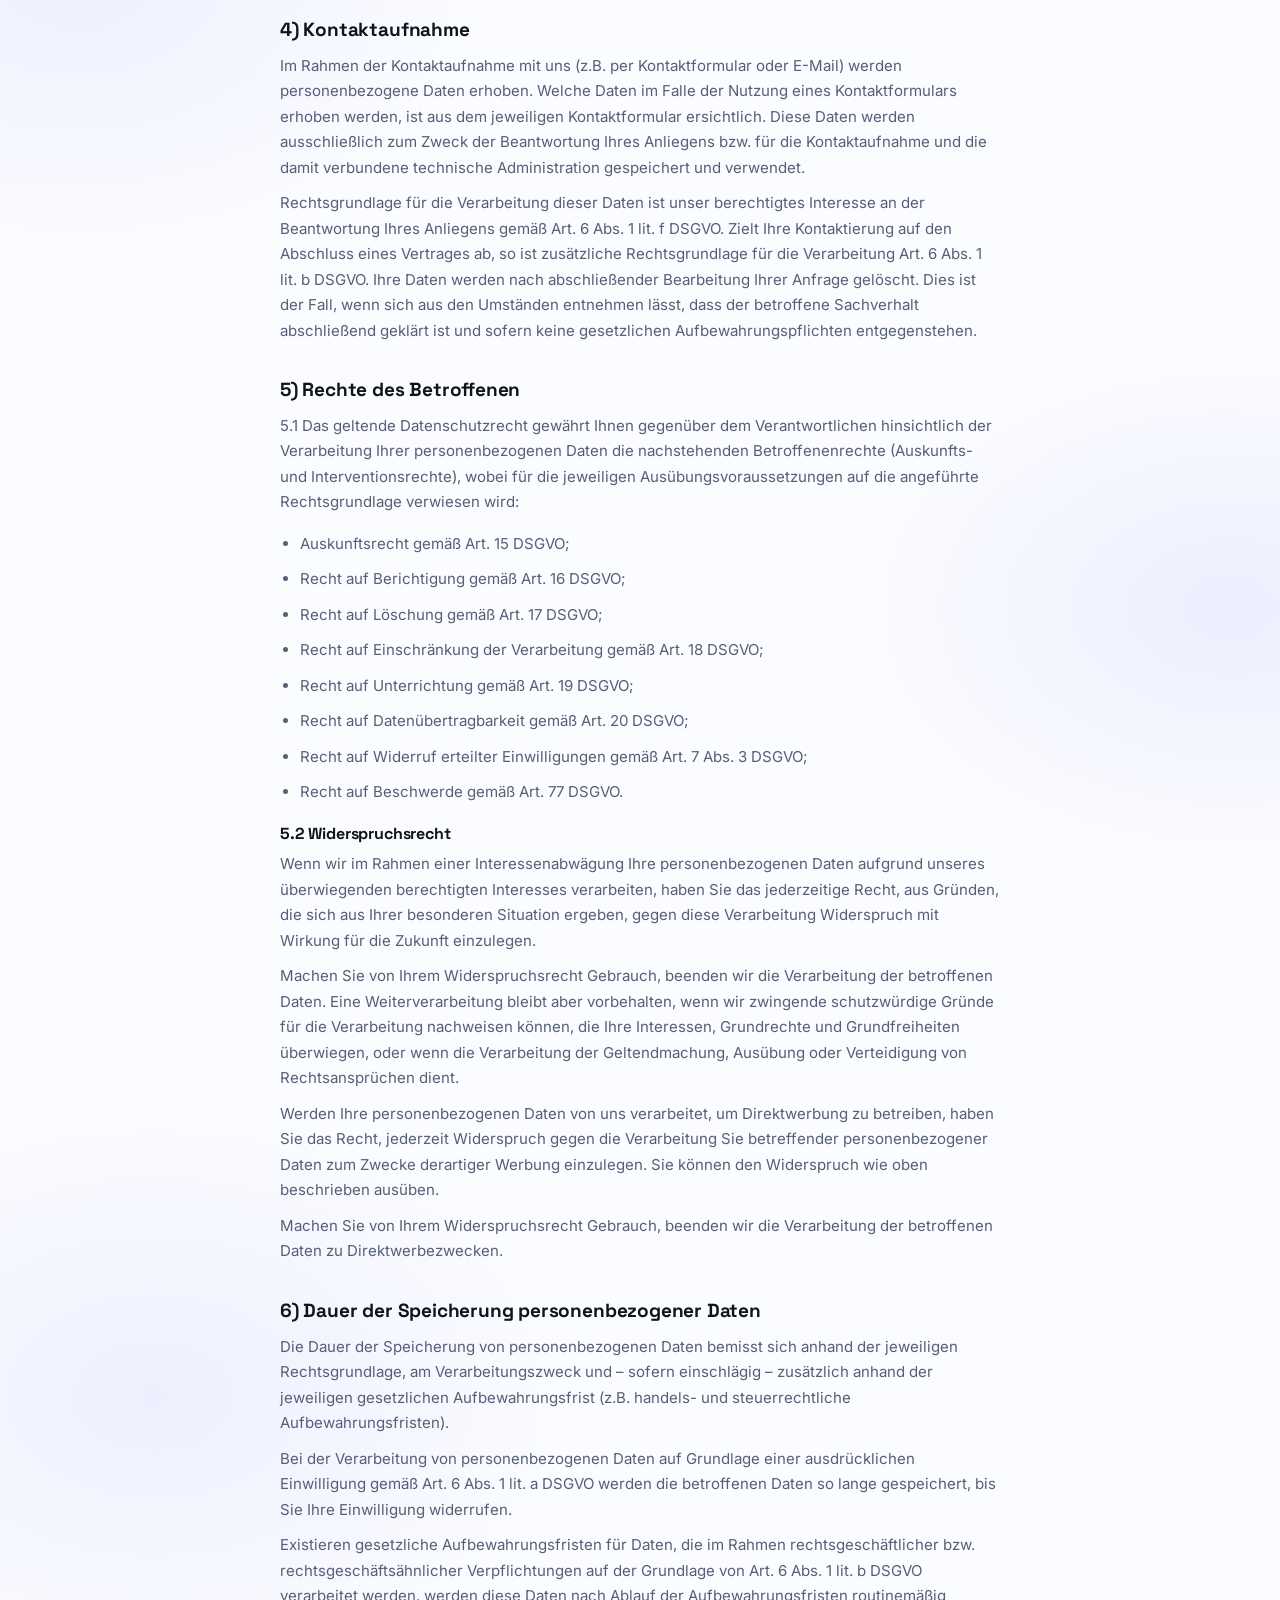
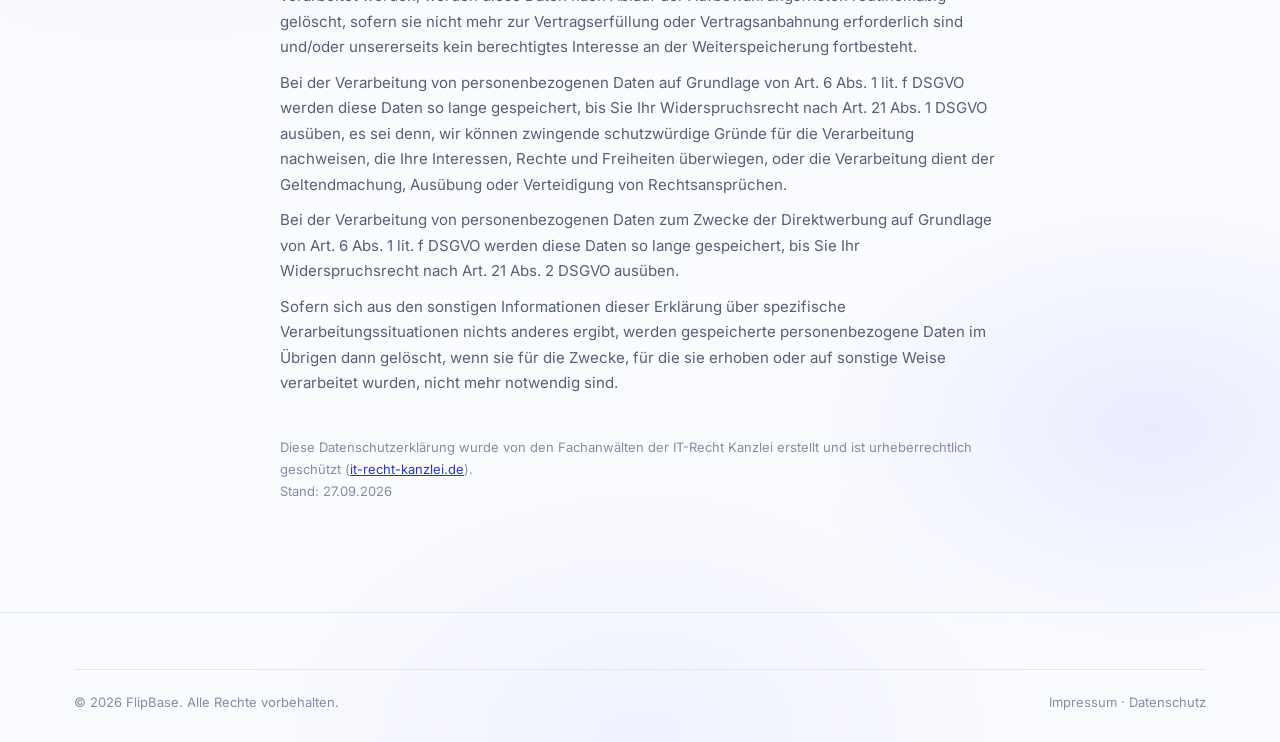
==== commit 14e842eb: "Apply site-wide design system: self-hosted fonts, floating pill nav, card-free lists Based on the do" ====
--- a/datenschutz.html
+++ b/datenschutz.html
@@ -3,15 +3,13 @@
 <head>
 <meta charset="UTF-8">
 <meta name="viewport" content="width=device-width, initial-scale=1.0">
-<title>Datenschutzerklärung – FlipBase</title>
+<title>Datenschutzerklärung: FlipBase</title>
 <meta name="robots" content="noindex">
 <link rel="icon" href="assets/favicon-32.png" sizes="32x32">
 <link rel="icon" href="assets/favicon-192.png" sizes="192x192">
 <link rel="apple-touch-icon" href="assets/apple-touch-icon.png">
-<link rel="preconnect" href="https://fonts.googleapis.com">
-<link rel="preconnect" href="https://fonts.gstatic.com" crossorigin>
-<link href="https://fonts.googleapis.com/css2?family=Inter:wght@400;500;600;700;800&display=swap" rel="stylesheet">
-<link rel="stylesheet" href="styles.css">
+<link rel="stylesheet" href="assets/fonts/fonts.css?v=1">
+<link rel="stylesheet" href="styles.css?v=3">
 <style>
   .legal-content { padding: 140px 0 100px; max-width: 720px; margin: 0 auto; }
   .legal-content h1 { font-size: 32px; margin-bottom: 32px; }
@@ -23,14 +21,16 @@
 </style>
 </head>
 <body>
-<header class="site-header">
+<header class="site-header" id="site-header">
   <div class="container">
-    <a href="index.html" class="logo">
-      <img src="assets/logo.png" alt="FlipBase Logo" class="logo-mark" style="border-radius:9px; box-shadow:none;">
-      FlipBase
-    </a>
-    <div class="header-actions">
-      <a href="index.html" class="btn btn-secondary">Zurück zur Startseite</a>
+    <div class="nav-pill">
+      <a href="index.html" class="logo">
+        <img src="assets/logo.png" alt="FlipBase Logo" class="logo-mark" style="border-radius:9px; box-shadow:none;">
+        FlipBase
+      </a>
+      <div class="header-actions">
+        <a href="index.html" class="btn btn-secondary">Zurück zur Startseite</a>
+      </div>
     </div>
   </div>
 </header>
@@ -108,5 +108,6 @@
     </div>
   </div>
 </footer>
+<script src="script.js?v=3"></script>
 </body>
 </html>
--- a/assets/fonts/fonts.css
+++ b/assets/fonts/fonts.css
@@ -0,0 +1,25 @@
+/* Self-hosted fonts. No external font CDN requests at runtime. */
+
+@font-face {
+  font-family: 'Inter';
+  font-style: normal;
+  font-weight: 100 900;
+  font-display: swap;
+  src: url('inter-variable.woff2') format('woff2');
+}
+
+@font-face {
+  font-family: 'Space Grotesk';
+  font-style: normal;
+  font-weight: 300 700;
+  font-display: swap;
+  src: url('spacegrotesk-variable.woff2') format('woff2');
+}
+
+@font-face {
+  font-family: 'Caveat';
+  font-style: normal;
+  font-weight: 400 700;
+  font-display: swap;
+  src: url('caveat-variable.woff2') format('woff2');
+}
--- a/styles.css
+++ b/styles.css
@@ -12,9 +12,6 @@
   --color-accent-dark: #2836c9;
   --color-accent-light: #eef0fe;
   --color-accent-soft: #dde1fd;
-  --gradient-hero: radial-gradient(circle at 20% 15%, rgba(59, 76, 246, 0.14), transparent 55%),
-    radial-gradient(circle at 85% 10%, rgba(59, 76, 246, 0.10), transparent 45%),
-    linear-gradient(180deg, #fbfcff 0%, #f2f4fe 100%);
   --shadow-sm: 0 1px 2px rgba(16, 19, 28, 0.04);
   --shadow-md: 0 8px 24px rgba(16, 19, 28, 0.06);
   --shadow-lg: 0 24px 60px rgba(37, 47, 140, 0.12);
@@ -23,6 +20,8 @@
   --radius-lg: 24px;
   --radius-pill: 999px;
   --font-sans: "Inter", -apple-system, BlinkMacSystemFont, "Segoe UI", Roboto, Helvetica, Arial, sans-serif;
+  --font-display: "Space Grotesk", "Inter", -apple-system, BlinkMacSystemFont, "Segoe UI", Roboto, Helvetica, Arial, sans-serif;
+  --font-script: "Caveat", cursive;
   --container-width: 1180px;
 }
 
@@ -41,6 +40,67 @@
   background: var(--color-bg);
   -webkit-font-smoothing: antialiased;
   overflow-x: hidden;
+  position: relative;
+}
+
+/* Stacked radial-gradient wash in the accent color, spanning the full page
+   height, instead of flat alternating section color bands. */
+body::before {
+  content: "";
+  position: absolute;
+  top: 0;
+  left: 0;
+  width: 100%;
+  height: 100%;
+  z-index: -1;
+  pointer-events: none;
+  background:
+    radial-gradient(640px 420px at 10% 4%, rgba(59, 76, 246, 0.10), transparent 60%),
+    radial-gradient(560px 380px at 92% 14%, rgba(59, 76, 246, 0.08), transparent 60%),
+    radial-gradient(680px 460px at 6% 40%, rgba(59, 76, 246, 0.07), transparent 60%),
+    radial-gradient(620px 420px at 96% 56%, rgba(59, 76, 246, 0.08), transparent 60%),
+    radial-gradient(700px 480px at 12% 76%, rgba(59, 76, 246, 0.07), transparent 60%),
+    radial-gradient(600px 400px at 90% 92%, rgba(59, 76, 246, 0.09), transparent 60%),
+    radial-gradient(700px 500px at 50% 100%, rgba(59, 76, 246, 0.06), transparent 60%);
+  background-color: var(--color-bg);
+}
+
+.accent-script {
+  font-family: var(--font-script);
+  font-weight: 600;
+  color: var(--color-accent);
+  position: relative;
+  padding: 0 0.1em;
+}
+
+.accent-script::after {
+  content: "";
+  position: absolute;
+  left: 0.05em;
+  right: 0.05em;
+  bottom: -0.04em;
+  height: 0.09em;
+  background: var(--color-accent);
+  border-radius: 2px;
+  opacity: 0.55;
+}
+
+.section-divider {
+  width: 44px;
+  height: 2px;
+  background: var(--color-accent);
+  border-radius: 2px;
+  margin: 0 auto 20px;
+}
+
+.section-head .section-divider {
+  margin-left: 0;
+  margin-right: 0;
+}
+
+.section-head.center .section-divider {
+  margin-left: auto;
+  margin-right: auto;
 }
 
 img {
@@ -80,8 +140,9 @@
 }
 
 h1, h2, h3, h4 {
+  font-family: var(--font-display);
   line-height: 1.15;
-  letter-spacing: -0.02em;
+  letter-spacing: -0.01em;
   margin: 0;
 }
 
@@ -159,19 +220,62 @@
 
 /* Header */
 .site-header {
-  position: sticky;
+  position: fixed;
   top: 0;
+  left: 0;
+  right: 0;
   z-index: 100;
-  background: rgba(251, 252, 255, 0.85);
-  backdrop-filter: blur(10px);
-  border-bottom: 1px solid var(--color-border);
+  padding-top: 20px;
+  transition: padding 0.3s ease;
 }
 
 .site-header .container {
   display: flex;
+  justify-content: center;
+}
+
+.nav-pill {
+  width: 100%;
+  display: flex;
   align-items: center;
   justify-content: space-between;
-  height: 76px;
+  height: 72px;
+  padding: 0 8px;
+  border-radius: var(--radius-pill);
+  background: transparent;
+  box-shadow: none;
+  transition: background 0.3s ease, box-shadow 0.3s ease, height 0.3s ease, padding 0.3s ease, max-width 0.3s ease, border-color 0.3s ease;
+  border: 1px solid transparent;
+}
+
+.site-header.scrolled {
+  padding-top: 14px;
+}
+
+.site-header.scrolled .nav-pill {
+  max-width: 1040px;
+  margin: 0 auto;
+  height: 60px;
+  padding: 0 10px 0 22px;
+  background: rgba(251, 252, 255, 0.78);
+  backdrop-filter: blur(14px);
+  -webkit-backdrop-filter: blur(14px);
+  border-color: var(--color-border);
+  box-shadow: var(--shadow-md);
+}
+
+.site-header.scrolled .main-nav {
+  gap: 22px;
+}
+
+.site-header.scrolled .main-nav a {
+  font-size: 13.5px;
+  white-space: nowrap;
+}
+
+.site-header.scrolled .header-actions .btn {
+  padding: 10px 18px;
+  font-size: 14px;
 }
 
 .logo {
@@ -238,8 +342,7 @@
 
 /* Hero */
 .hero {
-  background: var(--gradient-hero);
-  padding: 96px 0 60px;
+  padding: 150px 0 60px;
   overflow: hidden;
 }
 
@@ -277,8 +380,8 @@
   margin-bottom: 24px;
 }
 
-.hero h1 .accent {
-  color: var(--color-accent);
+.hero h1 .accent-script {
+  font-size: 1.15em;
 }
 
 .hero-sub {
@@ -317,22 +420,23 @@
 .marketplace-badge {
   display: inline-flex;
   align-items: center;
-  gap: 8px;
-  padding: 10px 20px;
+  justify-content: center;
+  padding: 12px 26px;
   border-radius: var(--radius-pill);
   background: var(--color-surface);
   border: 1px solid var(--color-border);
-  font-weight: 700;
-  font-size: 14px;
   box-shadow: var(--shadow-sm);
   animation: float-in 0.8s ease both;
 }
 
-.marketplace-badge .dot {
-  width: 8px;
-  height: 8px;
-  border-radius: 50%;
-  background: var(--color-accent);
+.marketplace-logo {
+  height: 20px;
+  width: auto;
+  display: block;
+}
+
+.integration-badge .marketplace-logo {
+  height: 26px;
 }
 
 .funnel-track {
@@ -348,9 +452,61 @@
   display: block;
 }
 
-.flow-dot {
-  fill: var(--color-accent);
+.flow-dot-el {
+  position: absolute;
+  top: 8px;
+  width: 9px;
+  height: 9px;
+  margin-left: -4.5px;
+  border-radius: 50%;
+  background: var(--color-accent);
+  box-shadow: 0 0 8px rgba(59, 76, 246, 0.5);
   opacity: 0;
+}
+
+/* Positions sampled along the matching SVG bezier curves (M 90 14 C 180 14, 250 70, 300 86
+   and its mirror) so the dots track the guide lines exactly instead of just dropping straight down. */
+
+.flow-dot-left {
+  animation: flow-left 2.6s infinite ease-in-out;
+}
+
+.flow-dot-mid {
+  left: 50%;
+  animation: flow-mid 2.6s infinite ease-in-out;
+  animation-delay: 0.5s;
+}
+
+.flow-dot-right {
+  animation: flow-right 2.6s infinite ease-in-out;
+  animation-delay: 1s;
+}
+
+@keyframes flow-left {
+  0%   { left: 15%;    top: 8.1px;  opacity: 0; }
+  10%  { opacity: 1; }
+  25%  { left: 25.6%;  top: 16.2px; }
+  50%  { left: 35%;    top: 35.1px; }
+  75%  { left: 43.1%;  top: 56.7px; }
+  90%  { opacity: 1; }
+  100% { left: 50%;    top: 72.9px; opacity: 0; }
+}
+
+@keyframes flow-mid {
+  0%   { top: 8.1px; opacity: 0; }
+  10%  { opacity: 1; }
+  90%  { opacity: 1; }
+  100% { top: 72.9px; opacity: 0; }
+}
+
+@keyframes flow-right {
+  0%   { left: 85%;    top: 8.1px;  opacity: 0; }
+  10%  { opacity: 1; }
+  25%  { left: 74.4%;  top: 16.2px; }
+  50%  { left: 65%;    top: 35.1px; }
+  75%  { left: 56.9%;  top: 56.7px; }
+  90%  { opacity: 1; }
+  100% { left: 50%;    top: 72.9px; opacity: 0; }
 }
 
 .funnel-target {
@@ -388,51 +544,50 @@
   transform: translateY(0);
 }
 
-/* Feature cards */
+/* Feature list: free-standing items, no card chrome. Icon sits beside the
+   heading; a thin accent line frames only the paragraph, aligned under the
+   icon's horizontal center (icon is 32px wide, so a 16px left offset). */
 .features {
   padding: 100px 0;
 }
 
-.feature-grid {
-  display: grid;
-  grid-template-columns: repeat(3, 1fr);
-  gap: 22px;
-}
-
-.feature-card {
-  background: var(--color-surface);
-  border: 1px solid var(--color-border);
-  border-radius: var(--radius-lg);
-  padding: 30px;
-  box-shadow: var(--shadow-sm);
-  transition: box-shadow 0.2s ease, transform 0.2s ease, border-color 0.2s ease;
-}
-
-.feature-card:hover {
-  box-shadow: var(--shadow-md);
-  transform: translateY(-3px);
-  border-color: var(--color-accent-soft);
-}
-
-.feature-icon {
-  width: 46px;
-  height: 46px;
-  border-radius: 12px;
-  background: var(--color-accent-light);
-  display: flex;
-  align-items: center;
-  justify-content: center;
-  margin-bottom: 20px;
-  color: var(--color-accent-dark);
-}
-
-.feature-card h3 {
+.feature-list {
+  max-width: 640px;
+  margin: 0 auto;
+  display: flex;
+  flex-direction: column;
+  gap: 38px;
+}
+
+.feature-item-head {
+  display: flex;
+  align-items: center;
+  gap: 14px;
+}
+
+.feature-icon-inline {
+  width: 32px;
+  height: 32px;
+  flex-shrink: 0;
+  display: flex;
+  align-items: center;
+  justify-content: center;
+  color: var(--color-accent);
+}
+
+.feature-item-head h3 {
   font-size: 18px;
-  margin-bottom: 10px;
-}
-
-.feature-card p {
-  font-size: 14.5px;
+}
+
+.feature-item-body {
+  margin-left: 16px;
+  padding-left: 20px;
+  border-left: 1px solid var(--color-accent-soft);
+  margin-top: 10px;
+}
+
+.feature-item-body p {
+  font-size: 15px;
 }
 
 /* Dashboard preview */
@@ -550,7 +705,6 @@
 /* Steps */
 .steps {
   padding: 100px 0;
-  background: var(--color-bg-alt);
 }
 
 .steps-list {
@@ -667,31 +821,30 @@
 .side-list {
   display: flex;
   flex-direction: column;
-  gap: 18px;
-  justify-content: center;
-}
-
-.side-item {
-  display: flex;
-  gap: 14px;
-  align-items: flex-start;
-  background: var(--color-surface);
-  border: 1px solid var(--color-border);
-  border-radius: var(--radius-md);
-  padding: 18px;
-  box-shadow: var(--shadow-sm);
-}
-
-.side-item .feature-icon {
-  margin-bottom: 0;
-  width: 38px;
-  height: 38px;
-  flex-shrink: 0;
+  gap: 26px;
+  justify-content: center;
+}
+
+.side-item-head {
+  display: flex;
+  align-items: center;
+  gap: 12px;
+}
+
+.side-item-head .feature-icon-inline {
+  width: 28px;
+  height: 28px;
 }
 
 .side-item h4 {
   font-size: 15px;
-  margin-bottom: 4px;
+}
+
+.side-item-body {
+  margin-left: 14px;
+  padding-left: 18px;
+  border-left: 1px solid var(--color-accent-soft);
+  margin-top: 8px;
 }
 
 .side-item p {
@@ -701,7 +854,6 @@
 /* Integrations */
 .integrations {
   padding: 80px 0;
-  background: var(--color-bg-alt);
   text-align: center;
 }
 
@@ -980,7 +1132,6 @@
 /* About section */
 .about-section {
   padding: 100px 0;
-  background: var(--color-bg-alt);
 }
 
 .about-grid {
@@ -1062,9 +1213,6 @@
 
 /* Responsive */
 @media (max-width: 960px) {
-  .feature-grid {
-    grid-template-columns: repeat(2, 1fr);
-  }
   .platform-grid {
     grid-template-columns: 1fr;
   }
@@ -1084,13 +1232,18 @@
 }
 
 @media (max-width: 760px) {
+  .nav-pill {
+    padding: 0 6px 0 16px;
+  }
   .main-nav {
     position: absolute;
-    top: 76px;
-    left: 0;
-    right: 0;
+    top: 88px;
+    left: 16px;
+    right: 16px;
     background: var(--color-surface);
-    border-bottom: 1px solid var(--color-border);
+    border: 1px solid var(--color-border);
+    border-radius: var(--radius-md);
+    box-shadow: var(--shadow-lg);
     flex-direction: column;
     align-items: flex-start;
     padding: 20px 24px;
@@ -1103,11 +1256,19 @@
   .nav-toggle {
     display: block;
   }
+  .header-actions {
+    gap: 8px;
+  }
   .header-actions .btn-secondary {
     display: none;
   }
-  .feature-grid {
-    grid-template-columns: 1fr;
+  .header-actions .btn-primary {
+    display: none;
+  }
+  .site-header.scrolled .header-actions .btn-primary {
+    display: inline-flex;
+    padding: 9px 14px;
+    font-size: 13px;
   }
   .funnel-logos {
     gap: 8px;
